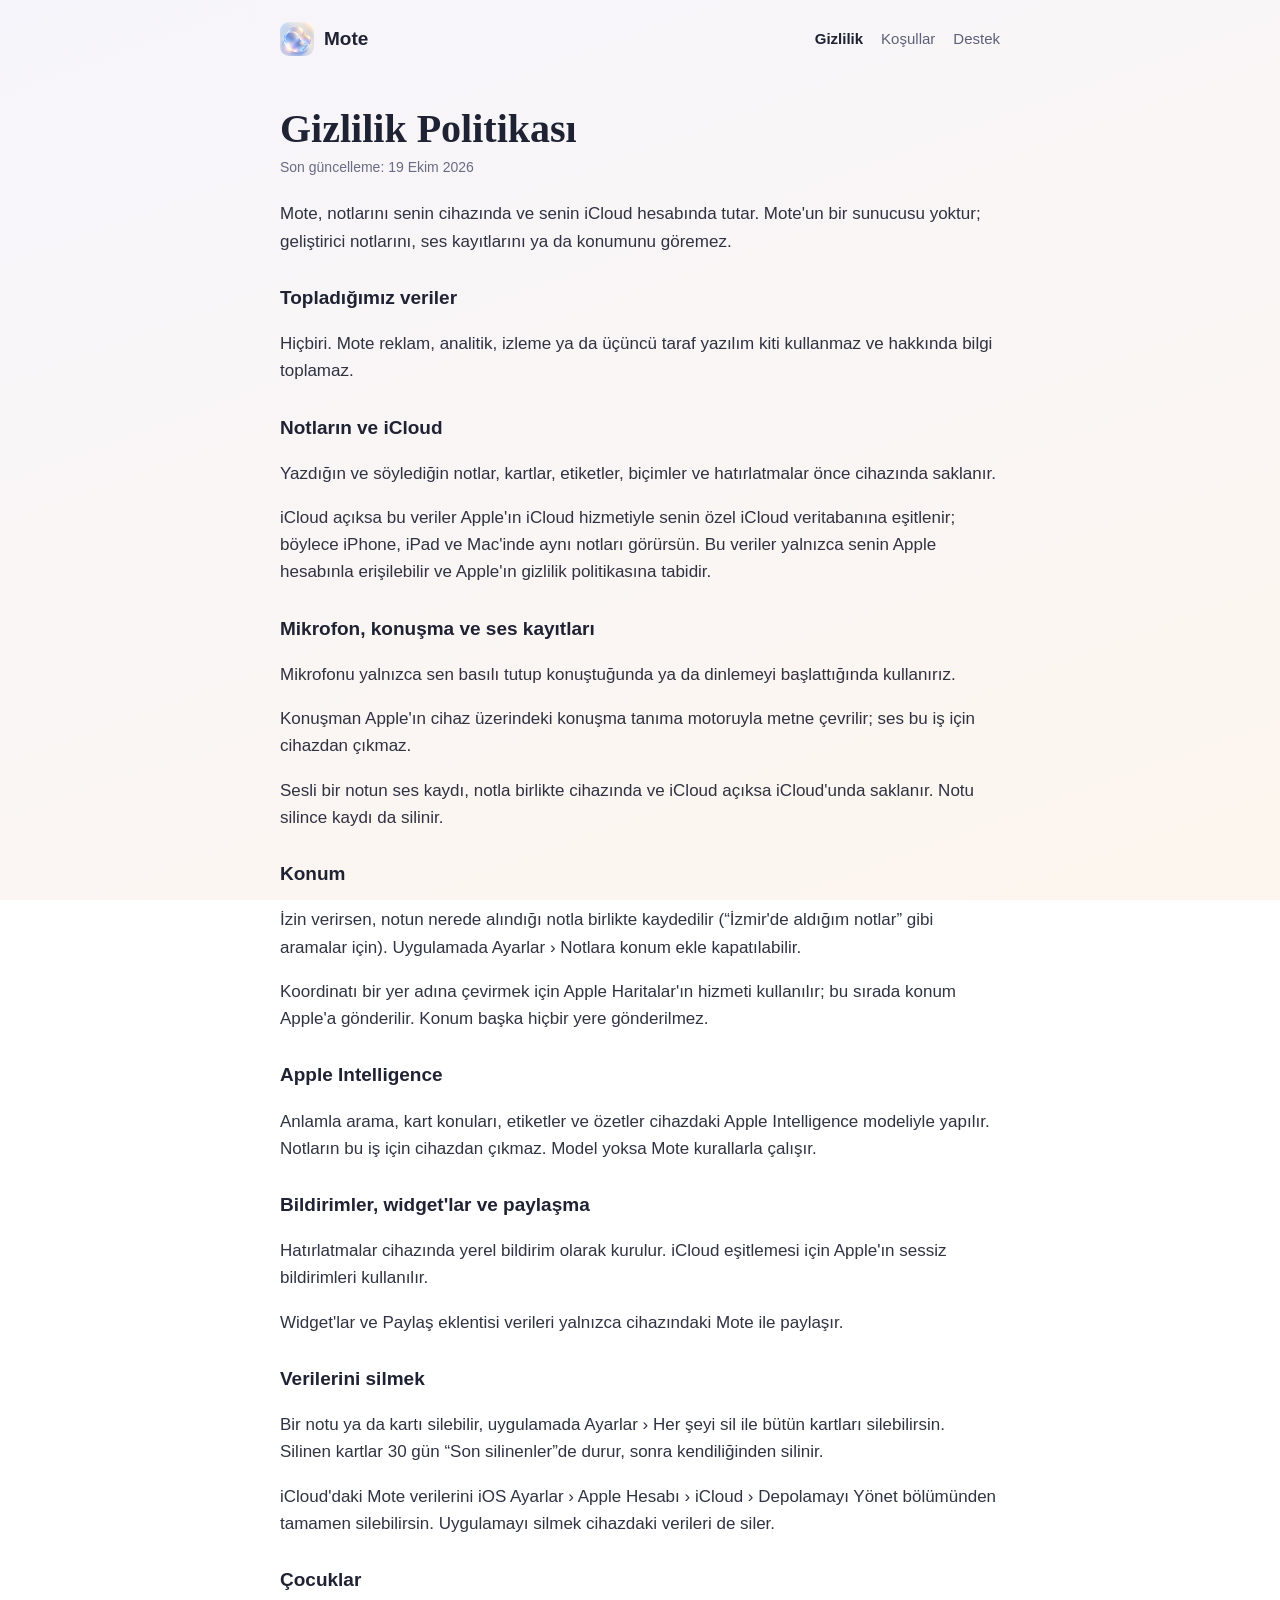
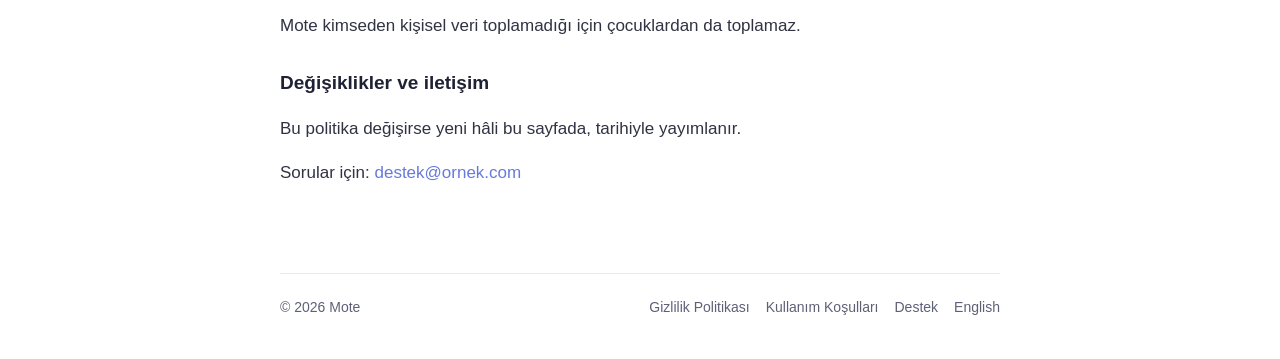
==== gizlilik.html @ 1d6d349f "Mote web sitesi: ana sayfa, gizlilik, koşullar, destek (TR ve EN) Co-Authored-By: Claude Opus 5.5 <n" ====
<!doctype html>
<html lang="tr">
<head>
<meta charset="utf-8">
<meta name="viewport" content="width=device-width, initial-scale=1">
<title>Gizlilik Politikası · Mote</title>
<meta name="description" content="Mote&#x27;un gizlilik politikası: veri toplamaz, notların cihazında ve iCloud&#x27;unda kalır.">
<link rel="icon" href="icon.png">
<link rel="apple-touch-icon" href="apple-touch-icon.png">
<link rel="stylesheet" href="style.css">
</head>
<body>
<div class="wrap">
<header class="top">
<a class="brand" href="index.html"><img src="icon.png" alt="">Mote</a>
<nav class="links"><a href="gizlilik.html" aria-current="page">Gizlilik</a><a href="kosullar.html">Koşullar</a><a href="destek.html">Destek</a></nav>
</header>
<main>
<article class="doc">
<h1>Gizlilik Politikası</h1>
<p class="updated">Son güncelleme: 19 Ekim 2026</p>
<p>Mote, notlarını senin cihazında ve senin iCloud hesabında tutar. Mote'un bir sunucusu yoktur; geliştirici notlarını, ses kayıtlarını ya da konumunu göremez.</p>
<h2>Topladığımız veriler</h2>
<p>Hiçbiri. Mote reklam, analitik, izleme ya da üçüncü taraf yazılım kiti kullanmaz ve hakkında bilgi toplamaz.</p>
<h2>Notların ve iCloud</h2>
<p>Yazdığın ve söylediğin notlar, kartlar, etiketler, biçimler ve hatırlatmalar önce cihazında saklanır.</p>
<p>iCloud açıksa bu veriler Apple'ın iCloud hizmetiyle senin özel iCloud veritabanına eşitlenir; böylece iPhone, iPad ve Mac'inde aynı notları görürsün. Bu veriler yalnızca senin Apple hesabınla erişilebilir ve Apple'ın gizlilik politikasına tabidir.</p>
<h2>Mikrofon, konuşma ve ses kayıtları</h2>
<p>Mikrofonu yalnızca sen basılı tutup konuştuğunda ya da dinlemeyi başlattığında kullanırız.</p>
<p>Konuşman Apple'ın cihaz üzerindeki konuşma tanıma motoruyla metne çevrilir; ses bu iş için cihazdan çıkmaz.</p>
<p>Sesli bir notun ses kaydı, notla birlikte cihazında ve iCloud açıksa iCloud'unda saklanır. Notu silince kaydı da silinir.</p>
<h2>Konum</h2>
<p>İzin verirsen, notun nerede alındığı notla birlikte kaydedilir (“İzmir'de aldığım notlar” gibi aramalar için). Uygulamada Ayarlar › Notlara konum ekle kapatılabilir.</p>
<p>Koordinatı bir yer adına çevirmek için Apple Haritalar'ın hizmeti kullanılır; bu sırada konum Apple'a gönderilir. Konum başka hiçbir yere gönderilmez.</p>
<h2>Apple Intelligence</h2>
<p>Anlamla arama, kart konuları, etiketler ve özetler cihazdaki Apple Intelligence modeliyle yapılır. Notların bu iş için cihazdan çıkmaz. Model yoksa Mote kurallarla çalışır.</p>
<h2>Bildirimler, widget'lar ve paylaşma</h2>
<p>Hatırlatmalar cihazında yerel bildirim olarak kurulur. iCloud eşitlemesi için Apple'ın sessiz bildirimleri kullanılır.</p>
<p>Widget'lar ve Paylaş eklentisi verileri yalnızca cihazındaki Mote ile paylaşır.</p>
<h2>Verilerini silmek</h2>
<p>Bir notu ya da kartı silebilir, uygulamada Ayarlar › Her şeyi sil ile bütün kartları silebilirsin. Silinen kartlar 30 gün “Son silinenler”de durur, sonra kendiliğinden silinir.</p>
<p>iCloud'daki Mote verilerini iOS Ayarlar › Apple Hesabı › iCloud › Depolamayı Yönet bölümünden tamamen silebilirsin. Uygulamayı silmek cihazdaki verileri de siler.</p>
<h2>Çocuklar</h2>
<p>Mote kimseden kişisel veri toplamadığı için çocuklardan da toplamaz.</p>
<h2>Değişiklikler ve iletişim</h2>
<p>Bu politika değişirse yeni hâli bu sayfada, tarihiyle yayımlanır.</p>
<p>Sorular için: <a href="mailto:destek@ornek.com">destek@ornek.com</a></p>
</article>
</main>
<footer class="bottom">
<span>© 2026 Mote</span>
<nav><a href="gizlilik.html">Gizlilik Politikası</a><a href="kosullar.html">Kullanım Koşulları</a><a href="destek.html">Destek</a><a href="en/index.html" lang="en">English</a></nav>
</footer>
</div>
</body>
</html>
---- style.css ----
:root {
  --bg: #f6f5fb;
  --bg-2: #fdf6ee;
  --card: rgba(255, 255, 255, 0.72);
  --border: rgba(40, 44, 80, 0.10);
  --text: #1f2233;
  --muted: #5d6178;
  --accent: #5b6fd8;
  --warm: #e59a5a;
  --serif: Georgia, "New York", "Times New Roman", serif;
  --sans: -apple-system, BlinkMacSystemFont, "SF Pro Text", "Segoe UI", Roboto, sans-serif;
}

@media (prefers-color-scheme: dark) {
  :root {
    --bg: #12131c;
    --bg-2: #1b1714;
    --card: rgba(34, 36, 50, 0.72);
    --border: rgba(255, 255, 255, 0.09);
    --text: #eceef7;
    --muted: #a3a7bd;
    --accent: #9aa8f2;
    --warm: #f0b07a;
  }
}

* { box-sizing: border-box; }

html { -webkit-text-size-adjust: 100%; }

body {
  margin: 0;
  font-family: var(--sans);
  font-size: 17px;
  line-height: 1.6;
  color: var(--text);
  background: linear-gradient(160deg, var(--bg) 0%, var(--bg-2) 100%) fixed;
  min-height: 100vh;
}

a { color: var(--accent); text-decoration: none; }
a:hover { text-decoration: underline; }

.wrap { max-width: 760px; margin: 0 auto; padding: 0 20px; }

header.top {
  display: flex;
  align-items: center;
  justify-content: space-between;
  gap: 16px;
  padding: 22px 0;
}

.brand { display: flex; align-items: center; gap: 10px; color: var(--text); font-weight: 600; font-size: 19px; }
.brand:hover { text-decoration: none; }
.brand img { width: 34px; height: 34px; border-radius: 9px; }

nav.links { display: flex; flex-wrap: wrap; gap: 4px 18px; font-size: 15px; }
nav.links a { color: var(--muted); }
nav.links a[aria-current="page"] { color: var(--text); font-weight: 600; }

.hero { text-align: center; padding: 48px 0 28px; }
.hero img { width: 132px; height: 132px; border-radius: 30px; box-shadow: 0 18px 50px rgba(91, 111, 216, 0.25); }
.hero h1 { font-family: var(--serif); font-weight: 600; font-size: clamp(34px, 7vw, 52px); line-height: 1.12; margin: 26px 0 12px; letter-spacing: -0.01em; }
.hero p.lead { font-size: clamp(18px, 3.4vw, 21px); color: var(--muted); max-width: 560px; margin: 0 auto; }

.badge {
  display: inline-block;
  margin-top: 26px;
  padding: 12px 22px;
  border-radius: 999px;
  background: var(--text);
  color: var(--bg);
  font-weight: 600;
  font-size: 15px;
}
.badge:hover { text-decoration: none; opacity: 0.9; }
.badge.soon { background: transparent; color: var(--muted); border: 1px solid var(--border); }

.features { display: grid; grid-template-columns: repeat(auto-fit, minmax(220px, 1fr)); gap: 14px; padding: 30px 0 10px; }
.feature {
  background: var(--card);
  border: 1px solid var(--border);
  border-radius: 20px;
  padding: 20px 20px 18px;
  backdrop-filter: blur(14px);
  -webkit-backdrop-filter: blur(14px);
}
.feature h3 { font-family: var(--serif); font-size: 19px; margin: 0 0 6px; font-weight: 600; }
.feature p { margin: 0; color: var(--muted); font-size: 15.5px; }
.feature .dot { display: inline-block; width: 9px; height: 9px; border-radius: 50%; margin-right: 8px; background: var(--warm); vertical-align: 2px; }

.privacy-note {
  margin: 26px 0 10px;
  padding: 18px 20px;
  border-radius: 20px;
  border: 1px solid var(--border);
  background: var(--card);
  color: var(--muted);
  font-size: 15.5px;
}
.privacy-note strong { color: var(--text); }

article.doc { padding: 18px 0 30px; }
article.doc h1 { font-family: var(--serif); font-weight: 600; font-size: clamp(30px, 6vw, 40px); line-height: 1.15; margin: 10px 0 4px; }
article.doc .updated { color: var(--muted); font-size: 14px; margin: 0 0 22px; }
article.doc h2 { font-size: 19px; margin: 28px 0 6px; }
article.doc p, article.doc li { color: var(--text); opacity: 0.92; }
article.doc ul { padding-left: 20px; }

.faq details {
  background: var(--card);
  border: 1px solid var(--border);
  border-radius: 16px;
  padding: 14px 18px;
  margin: 10px 0;
}
.faq summary { cursor: pointer; font-weight: 600; }
.faq details p { margin: 10px 0 2px; color: var(--muted); }

footer.bottom {
  border-top: 1px solid var(--border);
  margin-top: 40px;
  padding: 22px 0 40px;
  color: var(--muted);
  font-size: 14px;
  display: flex;
  flex-wrap: wrap;
  gap: 8px 18px;
  justify-content: space-between;
}
footer.bottom nav { display: flex; flex-wrap: wrap; gap: 6px 16px; }
footer.bottom a { color: var(--muted); }

@media (max-width: 520px) {
  header.top { flex-direction: column; align-items: flex-start; }
  .hero { padding-top: 28px; }
}
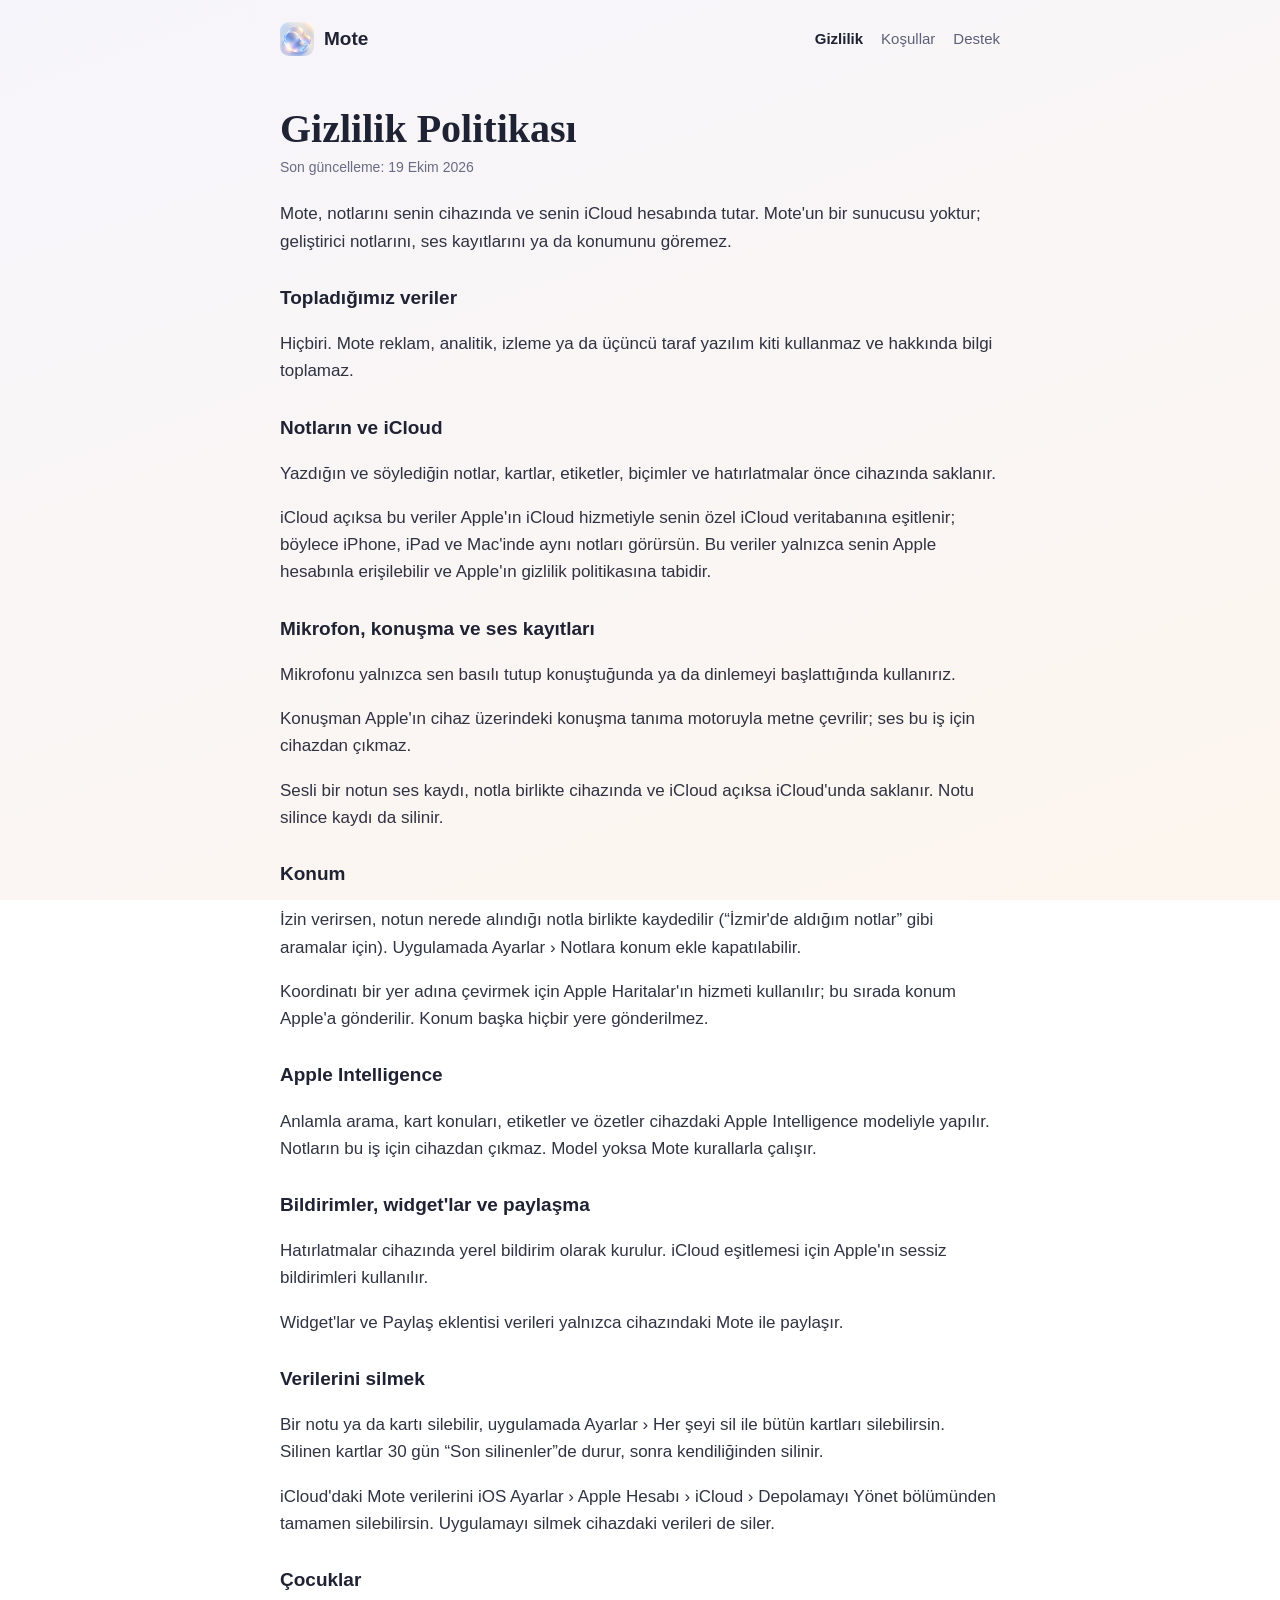
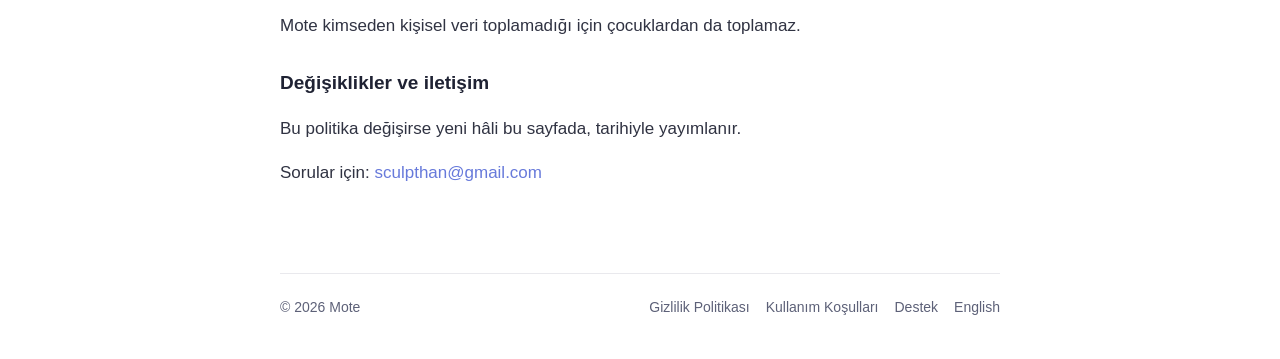
==== commit e66a1a0f: "Real support address" ====
--- a/gizlilik.html
+++ b/gizlilik.html
@@ -44,7 +44,7 @@
 <p>Mote kimseden kişisel veri toplamadığı için çocuklardan da toplamaz.</p>
 <h2>Değişiklikler ve iletişim</h2>
 <p>Bu politika değişirse yeni hâli bu sayfada, tarihiyle yayımlanır.</p>
-<p>Sorular için: <a href="mailto:destek@ornek.com">destek@ornek.com</a></p>
+<p>Sorular için: <a href="mailto:sculpthan@gmail.com">sculpthan@gmail.com</a></p>
 </article>
 </main>
 <footer class="bottom">
